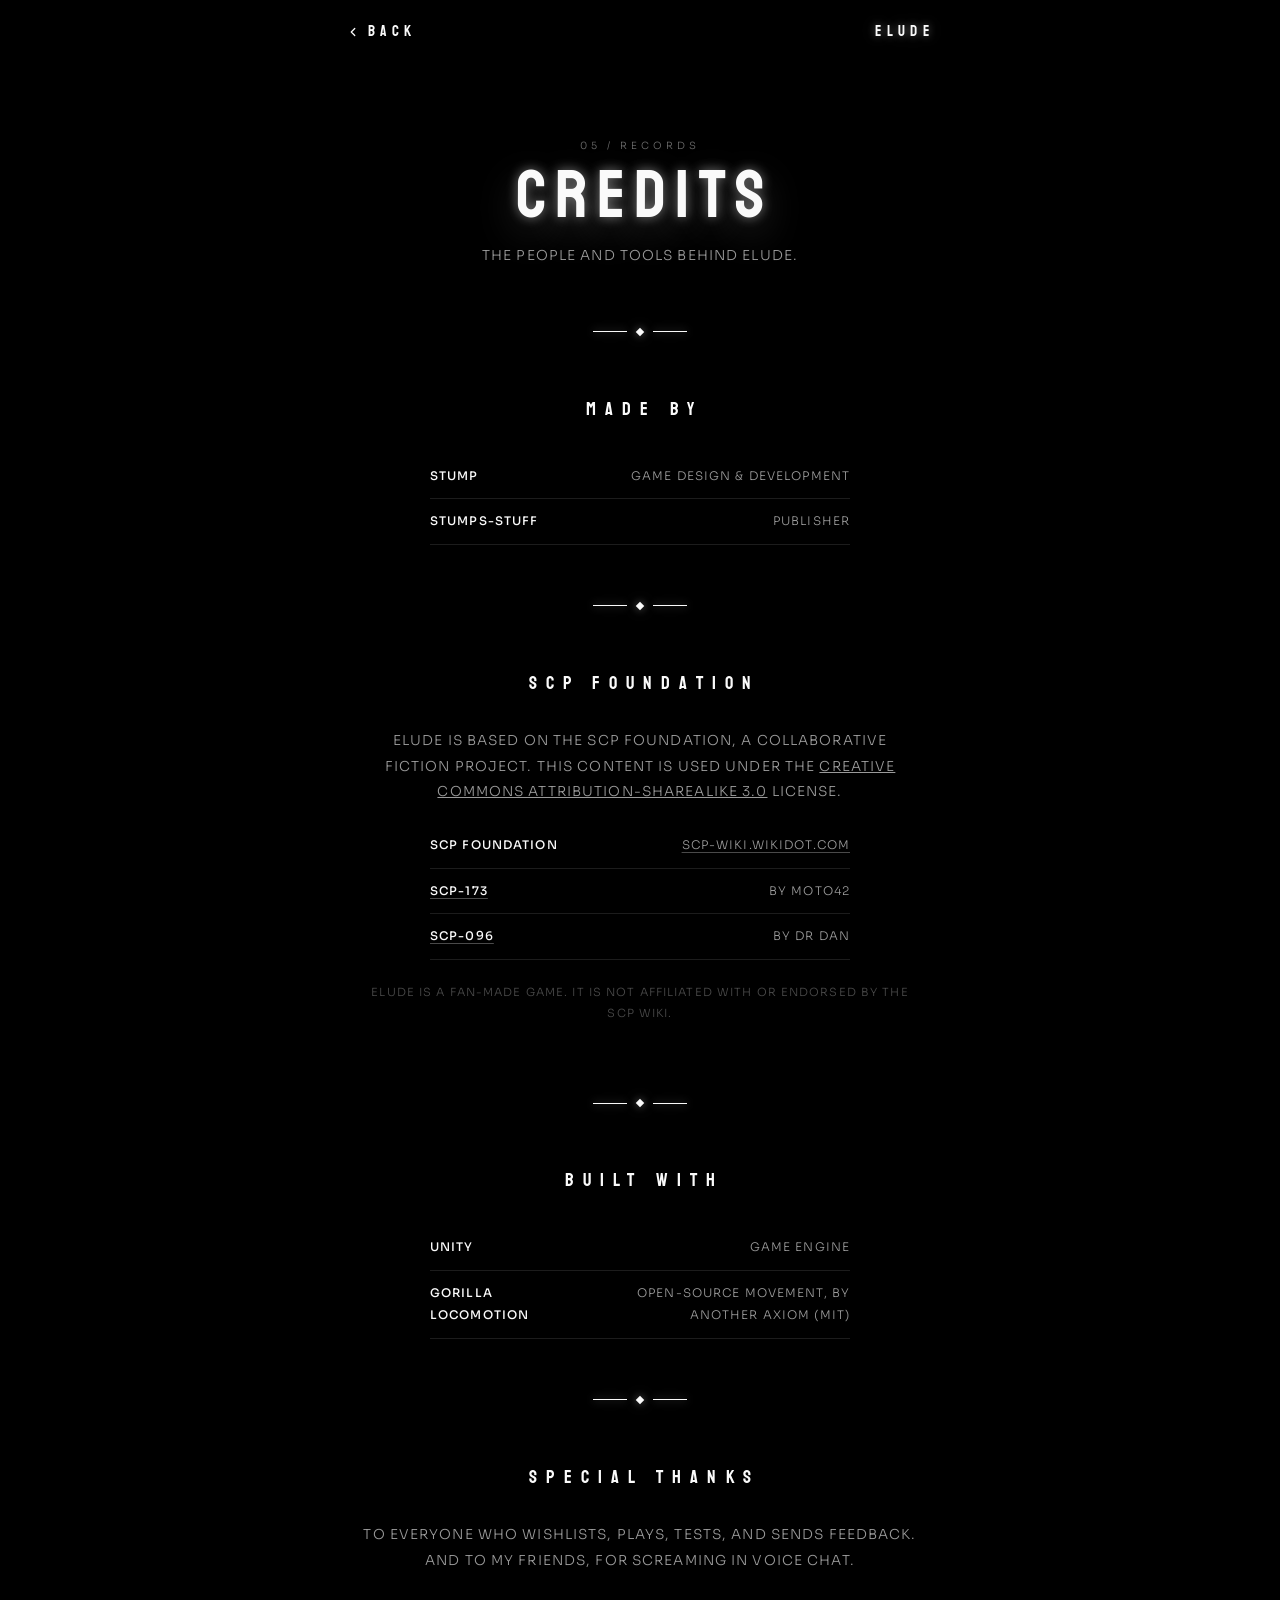
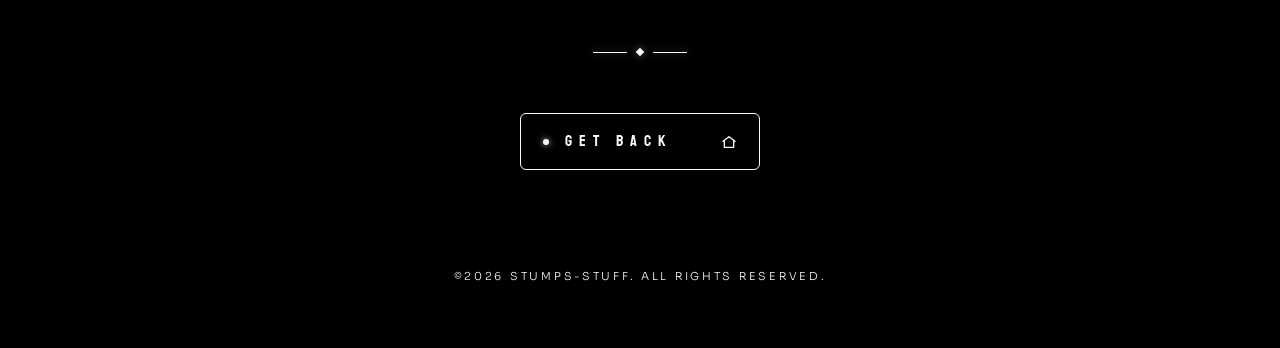
==== credits.html @ 05fff713 "Add Elude website Co-Authored-By: Claude Opus 5.5 <noreply@anthropic.com>" ====
<!doctype html>
<html lang="en">
<head>
<meta charset="utf-8">
<meta name="viewport" content="width=device-width, initial-scale=1">
<title>Elude Credits</title>
<meta name="description" content="Credits and licenses for Elude.">
<link rel="preconnect" href="https://fonts.googleapis.com">
<link rel="preconnect" href="https://fonts.gstatic.com" crossorigin>
<link href="https://fonts.googleapis.com/css2?family=Staatliches&family=Sora:wght@300;500&display=swap" rel="stylesheet">
<link rel="stylesheet" href="style.css">
</head>
<body>
<nav class="top">
  <a href="index.html"><svg viewBox="0 0 24 24"><path d="M15 6l-6 6 6 6"/></svg>Back</a>
  <a class="home" href="index.html">ELUDE</a>
</nav>

<main id="top">
  <header class="page-head">
    <span class="idx">05 / Records</span>
    <h1 class="display">Credits</h1>
    <p>The people and tools behind Elude.</p>
  </header>

  <div class="rule"><i></i></div>

  <section>
    <h2 class="display spaced reveal">Made by</h2>
    <ul class="credits reveal">
      <li><b>Stump</b><span>Game design &amp; development</span></li>
      <li><b>Stumps-Stuff</b><span>Publisher</span></li>
    </ul>
  </section>

  <div class="rule"><i></i></div>

  <section>
    <h2 class="display spaced reveal">SCP Foundation</h2>
    <p class="reveal">Elude is based on the SCP Foundation, a collaborative fiction project. This content is used under the <a href="https://creativecommons.org/licenses/by-sa/3.0/" style="text-decoration: underline">Creative Commons Attribution-ShareAlike 3.0</a> license.</p>
    <ul class="credits reveal">
      <li><b>SCP Foundation</b><span><a href="https://scp-wiki.wikidot.com">scp-wiki.wikidot.com</a></span></li>
      <li><b><a href="https://scp-wiki.wikidot.com/scp-173">SCP-173</a></b><span>by Moto42</span></li>
      <li><b><a href="https://scp-wiki.wikidot.com/scp-096">SCP-096</a></b><span>by Dr Dan</span></li>
    </ul>
    <p class="note reveal">Elude is a fan-made game. It is not affiliated with or endorsed by the SCP Wiki.</p>
  </section>

  <div class="rule"><i></i></div>

  <section>
    <h2 class="display spaced reveal">Built with</h2>
    <ul class="credits reveal">
      <li><b>Unity</b><span>Game engine</span></li>
      <li><b>Gorilla Locomotion</b><span>Open-source movement, by Another Axiom (MIT)</span></li>
    </ul>
  </section>

  <div class="rule"><i></i></div>

  <section>
    <h2 class="display spaced reveal">Special thanks</h2>
    <p class="reveal">To everyone who wishlists, plays, tests, and sends feedback. And to my friends, for screaming in voice chat.</p>
  </section>

  <div class="rule"><i></i></div>

  <section>
    <a class="btn reveal" href="index.html"><span class="lbl">Get back</span>
      <svg class="go" viewBox="0 0 24 24"><path d="M3 11l9-7 9 7"/><path d="M5 10v10h14V10"/></svg>
    </a>
  </section>
</main>

<footer>
  <p class="copy">&copy;<span class="yr">2026</span> Stumps-Stuff. All rights reserved.</p>
</footer>

<script src="site.js"></script>
</body>
</html>
---- style.css ----
:root {
  color-scheme: dark;
  --bg: #000;
  --white: #fafafa;
  --grey: #9a9a9a;
  --dim: #4a4a4a;
  --line: #1c1c1c;
  --glow: 0 0 8px rgba(255,255,255,.45), 0 0 26px rgba(255,255,255,.18);
  --under: 0 12px 34px -10px rgba(255,255,255,.45);
}
* { box-sizing: border-box; }
html { scroll-behavior: smooth; }
body {
  margin: 0; background: var(--bg); color: var(--white);
  font: 300 14px/1.9 Sora, system-ui, sans-serif;
  text-transform: uppercase; letter-spacing: .08em;
  overflow-x: hidden;
}
a { color: inherit; text-decoration: none; }
::selection { background: var(--white); color: var(--bg); }

main { max-width: 620px; margin: 0 auto; padding: 0 16px; text-align: center; }
section { padding: 56px 0; }

.display { font-family: Staatliches, Impact, sans-serif; font-weight: 400; }
.spaced { letter-spacing: .5em; padding-left: .5em; }

/* Hero */
.hero { min-height: 100svh; display: flex; flex-direction: column; justify-content: center; align-items: center; padding: 40px 0; }
.kicker { font-size: .95rem; animation: spread 1.6s cubic-bezier(.2,.8,.2,1) both; }
.logo {
  font-size: clamp(5rem, 26vw, 10rem); line-height: .9; margin: 18px 0 14px;
  letter-spacing: .14em; padding-left: .14em;
  text-shadow: 0 0 12px rgba(255,255,255,.5), 0 18px 50px rgba(255,255,255,.28);
  animation: rise 1.4s .2s cubic-bezier(.2,.8,.2,1) both, hum 5s 2s ease-in-out infinite;
}
.tagline { font-size: .8rem; animation: spread 1.8s .5s cubic-bezier(.2,.8,.2,1) both; }
.hero .btn { margin-top: 64px; animation: rise 1s 1s both; }
@keyframes spread { from { letter-spacing: .1em; opacity: 0; } to { opacity: 1; } }
@keyframes rise { from { opacity: 0; transform: translateY(18px); filter: blur(6px); } to { opacity: 1; transform: none; filter: none; } }
@keyframes hum {
  0%, 100% { text-shadow: 0 0 12px rgba(255,255,255,.5), 0 18px 50px rgba(255,255,255,.28); }
  50% { text-shadow: 0 0 18px rgba(255,255,255,.7), 0 22px 70px rgba(255,255,255,.4); }
}

/* Divider: two lines meeting at a diamond */
.rule { display: flex; align-items: center; justify-content: center; gap: 10px; height: 10px; }
.rule::before, .rule::after {
  content: ""; width: 34px; height: 1px; background: var(--white); box-shadow: var(--glow);
  transform: scaleX(0); transition: transform .9s cubic-bezier(.2,.8,.2,1);
}
.rule::before { transform-origin: right; }
.rule::after { transform-origin: left; }
.rule i { width: 6px; height: 6px; background: var(--white); transform: rotate(45deg) scale(0); box-shadow: var(--glow); transition: transform .5s .4s cubic-bezier(.2,.8,.2,1); }
.rule.in::before, .rule.in::after { transform: scaleX(1); }
.rule.in i { transform: rotate(45deg) scale(1); }

/* Headings with a file number above them */
.idx { display: block; font-size: .62rem; letter-spacing: .4em; color: #6e6e6e; margin-bottom: 6px; }
h2 { font-size: 1.15rem; margin: 0 0 26px; }

p { margin: 0 auto 18px; color: var(--grey); font-size: .85rem; max-width: 560px; }
p strong { color: var(--white); font-weight: 500; }

/* Buttons: squared corners, a status light on the left, chevron on the right */
.btn {
  display: inline-flex; align-items: center; gap: 16px;
  min-width: 240px; padding: 12px 22px; border: 1px solid var(--white); border-radius: 6px;
  font-family: Staatliches, Impact, sans-serif; font-size: 1rem; letter-spacing: .45em;
  background: transparent; color: var(--white); cursor: pointer; position: relative;
  transition: background .3s, color .3s, box-shadow .3s;
}
.btn .lbl { flex: 1; text-align: left; }
.btn::before {
  content: ""; width: 6px; height: 6px; border-radius: 50%; background: var(--white); flex: none;
  box-shadow: 0 0 6px rgba(255,255,255,.8); animation: led 2.6s ease-in-out infinite;
}
@keyframes led { 0%, 100% { opacity: 1 } 50% { opacity: .25 } }
.btn svg { width: 16px; height: 16px; flex: none; stroke: currentColor; fill: none; stroke-width: 2; stroke-linecap: round; stroke-linejoin: round; transition: transform .3s; }
.btn:hover, .btn:focus-visible { background: var(--white); color: var(--bg); box-shadow: var(--under); outline: none; }
.btn:hover::before { background: var(--bg); box-shadow: none; }
.btn:hover svg.go { transform: translateX(4px); }
.btn:hover svg.out { transform: translate(2px, -2px); }
.btn:hover svg.down { transform: translateY(3px); }
.btn:hover svg.up { transform: translateY(-3px); }
.btn.wide { width: 100%; max-width: 348px; font-family: Sora, sans-serif; font-weight: 500; font-size: .72rem; letter-spacing: .3em; padding: 13px 22px; }
.stack { display: grid; gap: 10px; justify-items: center; }

/* Square icon buttons */
.icons { display: flex; gap: 8px; justify-content: center; }
.icon {
  width: 38px; height: 38px; border: 1px solid var(--white); border-radius: 6px;
  display: grid; place-items: center; transition: background .3s, box-shadow .3s, transform .3s;
}
.icon svg { width: 17px; height: 17px; stroke: var(--white); fill: none; stroke-width: 1.8; stroke-linecap: round; stroke-linejoin: round; transition: stroke .3s; }
.icon:hover { background: var(--white); box-shadow: var(--under); transform: rotate(-4deg); }
.icon:hover svg { stroke: var(--bg); }

/* Roadmap */
.road { list-style: none; padding: 0; margin: 0 auto; max-width: 348px; text-align: left; }
.road li { display: flex; gap: 16px; align-items: baseline; padding: 10px 0; border-bottom: 1px solid var(--line); font-size: .75rem; color: var(--grey); }
.road li span { font-family: Staatliches, Impact, sans-serif; font-size: .85rem; letter-spacing: .3em; min-width: 62px; color: var(--dim); }
.road li.done span, .road li.now span { color: var(--white); }
.road li.now { color: var(--white); }
.road li.now span { text-shadow: var(--glow); animation: hum 2.4s ease-in-out infinite; }

/* Sub pages */
.top {
  position: sticky; top: 0; z-index: 5; display: flex; justify-content: space-between; align-items: center;
  max-width: 620px; margin: 0 auto; padding: 18px 16px; background: linear-gradient(#000 70%, transparent);
}
.top a { display: inline-flex; align-items: center; gap: 8px; font-family: Staatliches, Impact, sans-serif; letter-spacing: .35em; font-size: .95rem; }
.top a svg { width: 14px; height: 14px; stroke: currentColor; fill: none; stroke-width: 2.2; stroke-linecap: round; stroke-linejoin: round; transition: transform .3s; }
.top a:hover svg { transform: translateX(-3px); }
.top .home { text-shadow: var(--glow); }
.page-head { padding: 72px 0 40px; }
.page-head h1 { font-size: clamp(2.6rem, 11vw, 4.2rem); line-height: 1; margin: 0 0 14px; letter-spacing: .14em; padding-left: .14em; text-shadow: 0 0 12px rgba(255,255,255,.45), 0 14px 40px rgba(255,255,255,.22); animation: rise 1.1s cubic-bezier(.2,.8,.2,1) both; }
.page-head p { animation: rise 1.1s .2s both; }

/* Credit list */
.credits { list-style: none; padding: 0; margin: 0 auto; max-width: 420px; text-align: left; }
.credits li { display: flex; justify-content: space-between; gap: 18px; padding: 11px 0; border-bottom: 1px solid var(--line); font-size: .74rem; }
.credits li b { font-weight: 500; color: var(--white); }
.credits li span { color: var(--grey); text-align: right; }
.credits a { text-decoration: underline; text-underline-offset: 3px; text-decoration-color: var(--dim); }
.credits a:hover { text-decoration-color: var(--white); }
.note { font-size: .7rem; color: var(--dim); margin-top: 22px; }

/* FAQ */
details { width: 100%; max-width: 420px; margin: 0 auto 10px; border: 1px solid var(--white); border-radius: 6px; text-align: left; transition: box-shadow .3s; }
details[open] { box-shadow: var(--under); }
summary {
  list-style: none; cursor: pointer; padding: 13px 20px; display: flex; justify-content: space-between; align-items: center; gap: 16px;
  font-weight: 500; font-size: .72rem; letter-spacing: .22em;
}
summary::-webkit-details-marker { display: none; }
summary svg { width: 14px; height: 14px; flex: none; stroke: var(--white); fill: none; stroke-width: 2; stroke-linecap: round; stroke-linejoin: round; transition: transform .35s; }
details[open] summary svg { transform: rotate(180deg); }
details p { padding: 0 20px; margin: 0 0 16px; font-size: .75rem; text-align: left; }

footer { text-align: center; padding: 40px 16px 48px; }
.copy { font-size: .68rem; letter-spacing: .25em; color: var(--white); margin: 0 auto 14px; }
.attrib { font-size: .6rem; letter-spacing: .12em; color: var(--dim); max-width: 520px; margin: 0 auto; }
.attrib a { text-decoration: underline; text-underline-offset: 3px; }

/* Fade up when scrolled into view */
.reveal { opacity: 0; transform: translateY(16px); transition: opacity 1s ease, transform 1s cubic-bezier(.2,.8,.2,1); }
.reveal.in { opacity: 1; transform: none; }

@media (max-width: 420px) {
  .spaced { letter-spacing: .35em; padding-left: .35em; }
  .btn { min-width: 0; letter-spacing: .35em; }
  .credits li { flex-direction: column; gap: 2px; }
  .credits li span { text-align: left; }
}
@media (prefers-reduced-motion: reduce) {
  *, *::before, *::after { animation: none !important; transition: none !important; }
  .reveal { opacity: 1; transform: none; }
  .rule::before, .rule::after { transform: none; }
  .rule i { transform: rotate(45deg); }
}
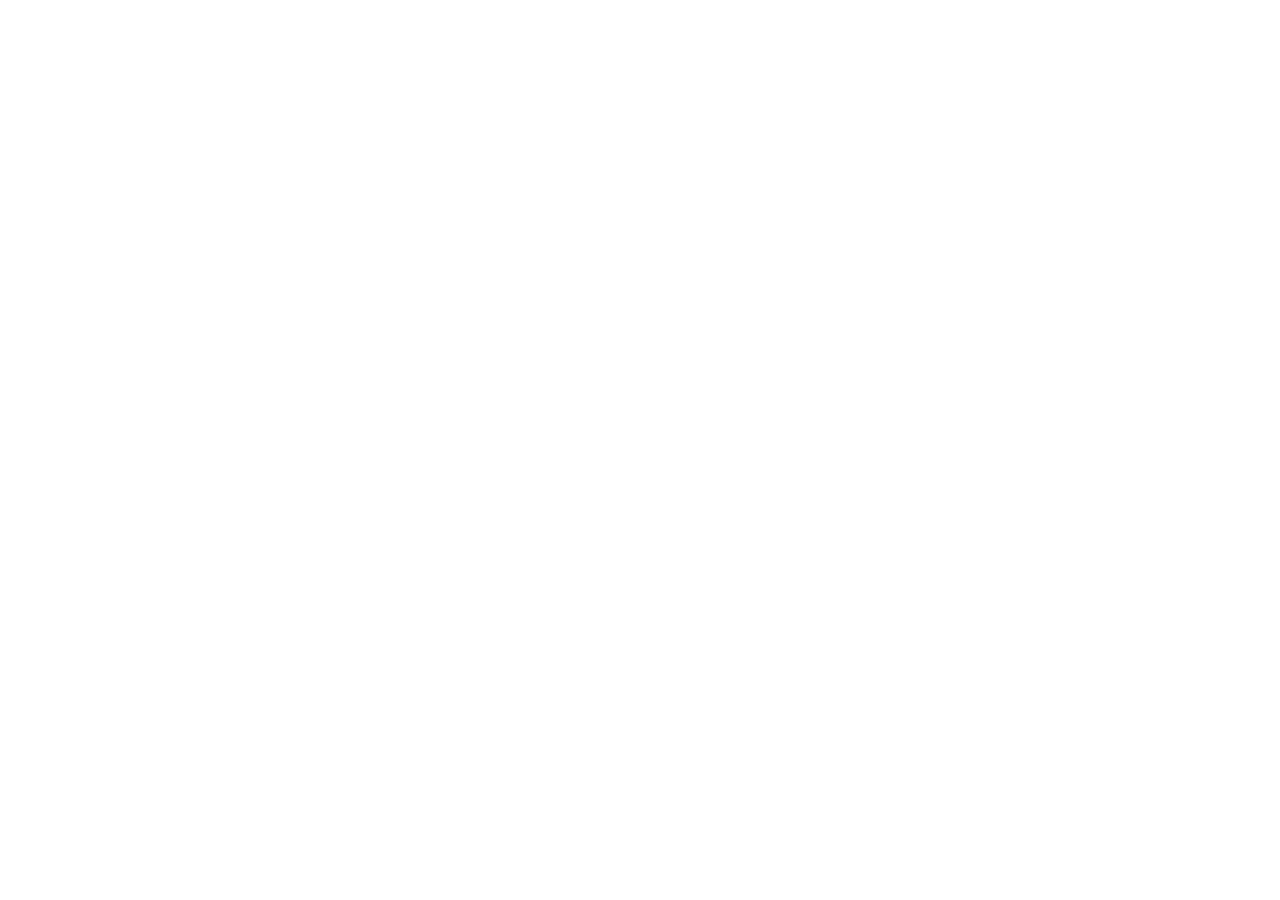
==== commit 6582af1a: "Redirect to stumpstuff.netlify.app Co-Authored-By: Claude Opus 5.5 <noreply@anthropic.com>" ====
--- a/credits.html
+++ b/credits.html
@@ -2,80 +2,11 @@
 <html lang="en">
 <head>
 <meta charset="utf-8">
-<meta name="viewport" content="width=device-width, initial-scale=1">
-<title>Elude Credits</title>
-<meta name="description" content="Credits and licenses for Elude.">
-<link rel="preconnect" href="https://fonts.googleapis.com">
-<link rel="preconnect" href="https://fonts.gstatic.com" crossorigin>
-<link href="https://fonts.googleapis.com/css2?family=Staatliches&family=Sora:wght@300;500&display=swap" rel="stylesheet">
-<link rel="stylesheet" href="style.css">
+<title>Elude has moved</title>
+<link rel="canonical" href="https://stumpstuff.netlify.app/credits.html">
+<meta http-equiv="refresh" content="0; url=https://stumpstuff.netlify.app/credits.html">
+<script>location.replace("https://stumpstuff.netlify.app/credits.html" + location.hash);</script>
+<style>body{margin:0;background:#000;color:#fafafa;font:14px/1.8 system-ui,sans-serif;display:grid;place-items:center;min-height:100vh;text-align:center}a{color:#fafafa}</style>
 </head>
-<body>
-<nav class="top">
-  <a href="index.html"><svg viewBox="0 0 24 24"><path d="M15 6l-6 6 6 6"/></svg>Back</a>
-  <a class="home" href="index.html">ELUDE</a>
-</nav>
-
-<main id="top">
-  <header class="page-head">
-    <span class="idx">05 / Records</span>
-    <h1 class="display">Credits</h1>
-    <p>The people and tools behind Elude.</p>
-  </header>
-
-  <div class="rule"><i></i></div>
-
-  <section>
-    <h2 class="display spaced reveal">Made by</h2>
-    <ul class="credits reveal">
-      <li><b>Stump</b><span>Game design &amp; development</span></li>
-      <li><b>Stumps-Stuff</b><span>Publisher</span></li>
-    </ul>
-  </section>
-
-  <div class="rule"><i></i></div>
-
-  <section>
-    <h2 class="display spaced reveal">SCP Foundation</h2>
-    <p class="reveal">Elude is based on the SCP Foundation, a collaborative fiction project. This content is used under the <a href="https://creativecommons.org/licenses/by-sa/3.0/" style="text-decoration: underline">Creative Commons Attribution-ShareAlike 3.0</a> license.</p>
-    <ul class="credits reveal">
-      <li><b>SCP Foundation</b><span><a href="https://scp-wiki.wikidot.com">scp-wiki.wikidot.com</a></span></li>
-      <li><b><a href="https://scp-wiki.wikidot.com/scp-173">SCP-173</a></b><span>by Moto42</span></li>
-      <li><b><a href="https://scp-wiki.wikidot.com/scp-096">SCP-096</a></b><span>by Dr Dan</span></li>
-    </ul>
-    <p class="note reveal">Elude is a fan-made game. It is not affiliated with or endorsed by the SCP Wiki.</p>
-  </section>
-
-  <div class="rule"><i></i></div>
-
-  <section>
-    <h2 class="display spaced reveal">Built with</h2>
-    <ul class="credits reveal">
-      <li><b>Unity</b><span>Game engine</span></li>
-      <li><b>Gorilla Locomotion</b><span>Open-source movement, by Another Axiom (MIT)</span></li>
-    </ul>
-  </section>
-
-  <div class="rule"><i></i></div>
-
-  <section>
-    <h2 class="display spaced reveal">Special thanks</h2>
-    <p class="reveal">To everyone who wishlists, plays, tests, and sends feedback. And to my friends, for screaming in voice chat.</p>
-  </section>
-
-  <div class="rule"><i></i></div>
-
-  <section>
-    <a class="btn reveal" href="index.html"><span class="lbl">Get back</span>
-      <svg class="go" viewBox="0 0 24 24"><path d="M3 11l9-7 9 7"/><path d="M5 10v10h14V10"/></svg>
-    </a>
-  </section>
-</main>
-
-<footer>
-  <p class="copy">&copy;<span class="yr">2026</span> Stumps-Stuff. All rights reserved.</p>
-</footer>
-
-<script src="site.js"></script>
-</body>
+<body><p>Elude has moved to <a href="https://stumpstuff.netlify.app/credits.html">https://stumpstuff.netlify.app/credits.html</a></p></body>
 </html>
